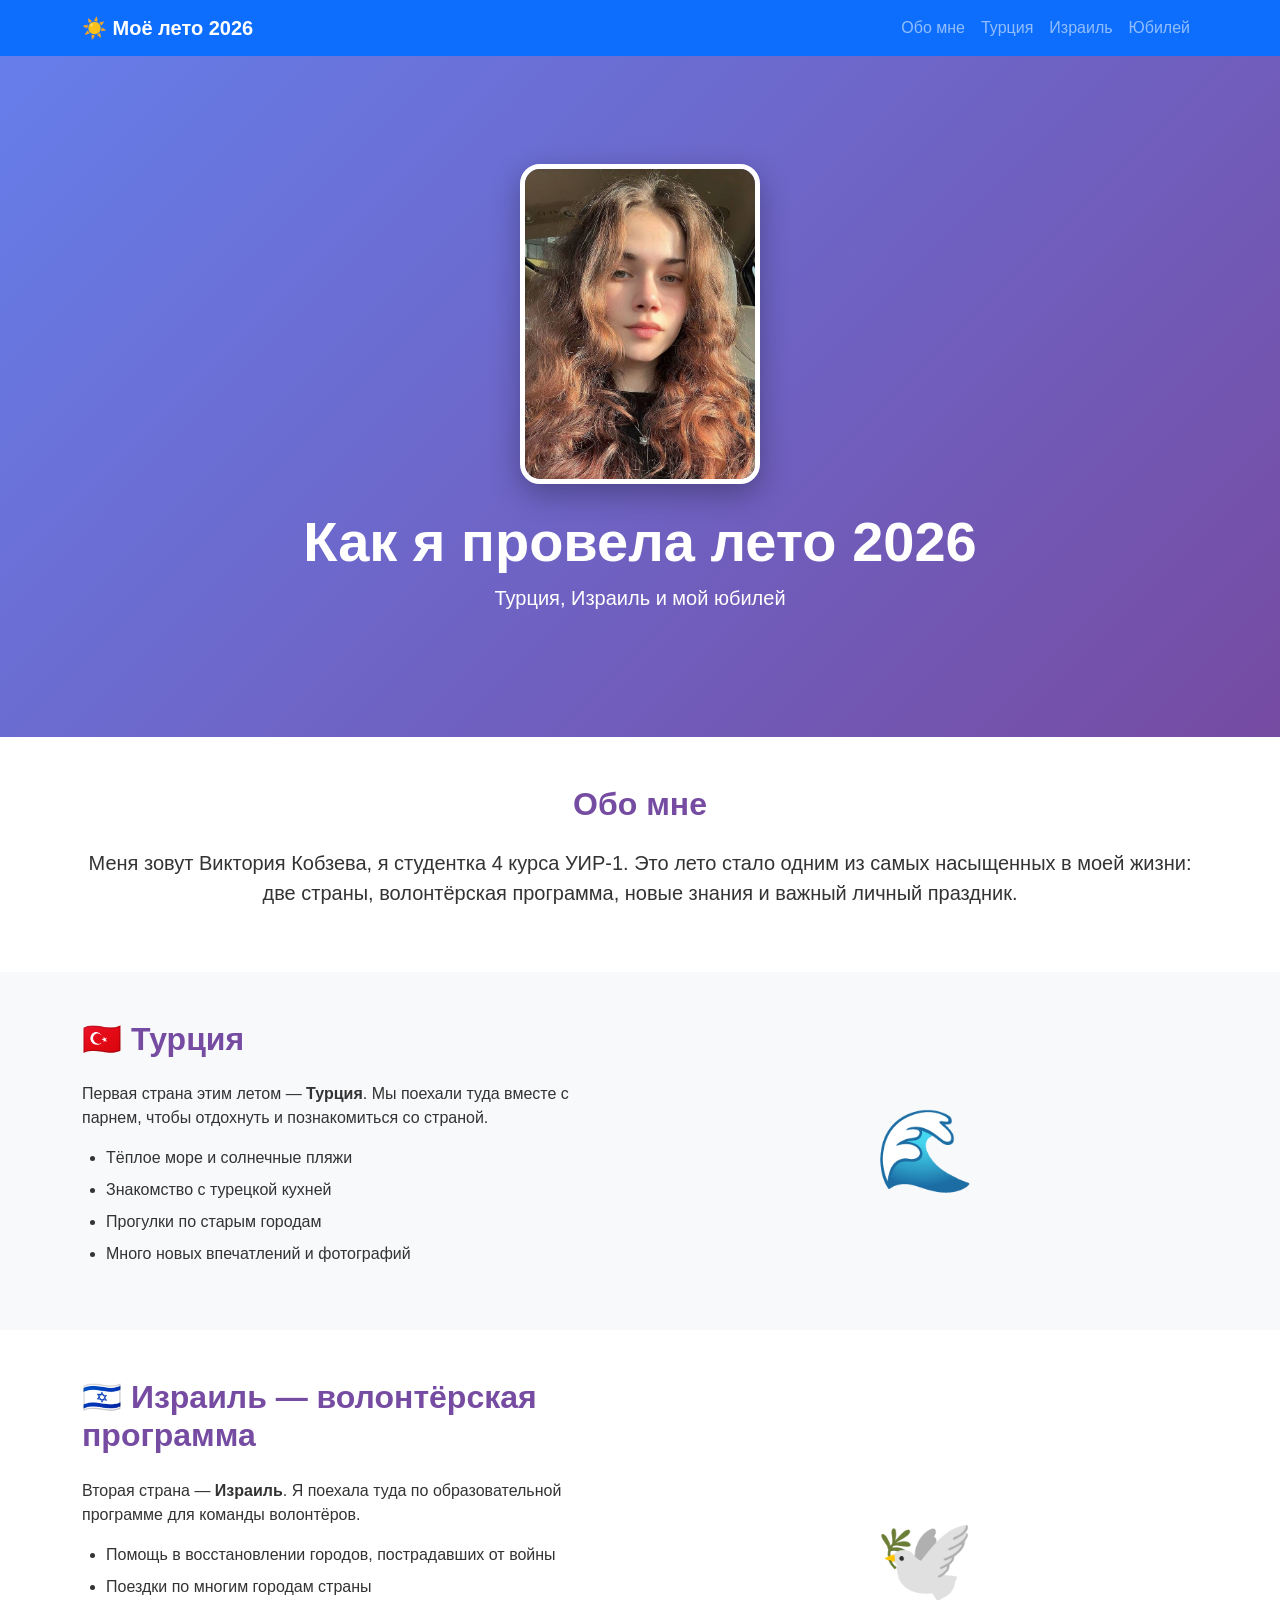
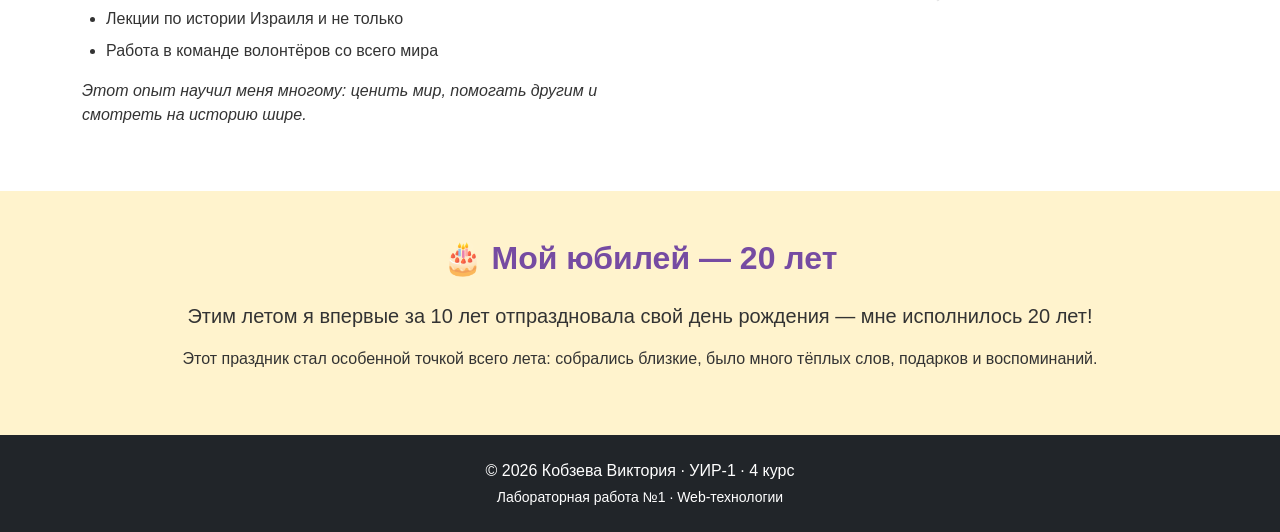
==== index.html @ cac37119 "feat: init" ====
<!DOCTYPE html>
<html lang="ru">
<head>
    <meta charset="UTF-8">
    <meta name="viewport" content="width=device-width, initial-scale=1.0">
    <title>Как я провела лето — Кобзева Виктория</title>
    <link href="https://cdn.jsdelivr.net/npm/bootstrap@5.3.3/dist/css/bootstrap.min.css" rel="stylesheet">
    <link rel="stylesheet" href="css/style.css">
</head>
<body>

    <nav class="navbar navbar-expand-lg navbar-dark bg-primary sticky-top">
        <div class="container">
            <a class="navbar-brand fw-bold" href="#">☀️ Моё лето 2026</a>
            <button class="navbar-toggler" type="button" data-bs-toggle="collapse" data-bs-target="#navbarNav">
                <span class="navbar-toggler-icon"></span>
            </button>
            <div class="collapse navbar-collapse" id="navbarNav">
                <ul class="navbar-nav ms-auto">
                    <li class="nav-item"><a class="nav-link" href="#about">Обо мне</a></li>
                    <li class="nav-item"><a class="nav-link" href="#turkey">Турция</a></li>
                    <li class="nav-item"><a class="nav-link" href="#israel">Израиль</a></li>
                    <li class="nav-item"><a class="nav-link" href="#birthday">Юбилей</a></li>
                </ul>
            </div>
        </div>
    </nav>

    <header class="hero-section text-center text-white">
        <div class="container py-5">
            <img src="img/summer.jpg" alt="Виктория летом 2025" class="hero-photo mb-4">
            <h1 class="display-4 fw-bold">Как я провела лето 2026</h1>
            <p class="lead">Турция, Израиль и мой юбилей</p>
        </div>
    </header>

    <section id="about" class="py-5">
        <div class="container">
            <h2 class="text-center mb-4">Обо мне</h2>
            <p class="text-center lead">
                Меня зовут <strong>Виктория Кобзева</strong>, я студентка 4 курса УИР-1.
                Это лето стало одним из самых насыщенных в моей жизни: две страны,
                волонтёрская программа, новые знания и важный личный праздник.
            </p>
        </div>
    </section>

    <section id="turkey" class="py-5 bg-light">
        <div class="container">
            <div class="row align-items-center">
                <div class="col-md-6">
                    <h2>🇹🇷 Турция</h2>
                    <p>
                        Первая страна этим летом — <strong>Турция</strong>. Мы поехали туда
                        вместе с парнем, чтобы отдохнуть и познакомиться со страной.
                    </p>
                    <ul>
                        <li>Тёплое море и солнечные пляжи</li>
                        <li>Знакомство с турецкой кухней</li>
                        <li>Прогулки по старым городам</li>
                        <li>Много новых впечатлений и фотографий</li>
                    </ul>
                </div>
                <div class="col-md-6 text-center">
                    <div class="display-1">🌊</div>
                </div>
            </div>
        </div>
    </section>

    <section id="israel" class="py-5">
        <div class="container">
            <div class="row align-items-center">
                <div class="col-md-6 text-center order-md-2">
                    <div class="display-1">🕊️</div>
                </div>
                <div class="col-md-6 order-md-1">
                    <h2>🇮🇱 Израиль — волонтёрская программа</h2>
                    <p>
                        Вторая страна — <strong>Израиль</strong>. Я поехала туда по
                        образовательной программе для команды волонтёров.
                    </p>
                    <ul>
                        <li>Помощь в восстановлении городов, пострадавших от войны</li>
                        <li>Поездки по многим городам страны</li>
                        <li>Лекции по истории Израиля и не только</li>
                        <li>Работа в команде волонтёров со всего мира</li>
                    </ul>
                    <p class="fst-italic">
                        Этот опыт научил меня многому: ценить мир, помогать другим
                        и смотреть на историю шире.
                    </p>
                </div>
            </div>
        </div>
    </section>

    <section id="birthday" class="py-5 bg-warning-subtle">
        <div class="container text-center">
            <h2>🎂 Мой юбилей — 20 лет</h2>
            <p class="lead">
                Этим летом я впервые за 10 лет отпраздновала свой день рождения —
                мне исполнилось <strong>20 лет</strong>!
            </p>
            <p>
                Этот праздник стал особенной точкой всего лета: собрались близкие,
                было много тёплых слов, подарков и воспоминаний.
            </p>
        </div>
    </section>

    <footer class="bg-dark text-white text-center py-4">
        <div class="container">
            <p class="mb-1">© 2026 Кобзева Виктория · УИР-1 · 4 курс</p>
            <p class="small mb-0">Лабораторная работа №1 · Web-технологии</p>
        </div>
    </footer>

    <script src="https://cdn.jsdelivr.net/npm/bootstrap@5.3.3/dist/js/bootstrap.bundle.min.js"></script>
</body>
</html>
---- css/style.css ----
/* ===== Общие стили ===== */
* {
    margin: 0;
    padding: 0;
    box-sizing: border-box;
}

body {
    font-family: -apple-system, BlinkMacSystemFont, 'Segoe UI', Roboto, sans-serif;
    color: #333;
}

/* ===== Hero-секция ===== */
.hero-section {
    background: linear-gradient(135deg, #667eea 0%, #764ba2 100%);
    padding: 60px 0;
}

.hero-photo {
    width: 240px;
    height: 320px;
    object-fit: cover;
    object-position: center top;
    border: 5px solid #fff;
    border-radius: 20px;
    box-shadow: 0 10px 30px rgba(0, 0, 0, 0.3);
}

/* ===== Секции ===== */
section h2 {
    color: #764ba2;
    font-weight: 700;
    margin-bottom: 1.5rem;
}

section ul {
    padding-left: 1.5rem;
}

section ul li {
    margin-bottom: 0.5rem;
}

/* ===== Плавный скролл ===== */
html {
    scroll-behavior: smooth;
}

/* ===== Адаптивность для мобильных ===== */
@media (max-width: 768px) {
    .hero-photo {
        width: 150px;
        height: 150px;
    }

    .hero-section h1 {
        font-size: 1.8rem;
    }

    .hero-section .lead {
        font-size: 1rem;
    }

    section {
        padding: 2rem 0 !important;
    }

    section h2 {
        font-size: 1.5rem;
    }
}

@media (max-width: 480px) {
    .hero-photo {
        width: 120px;
        height: 120px;
    }

    .hero-section h1 {
        font-size: 1.4rem;
    }
}
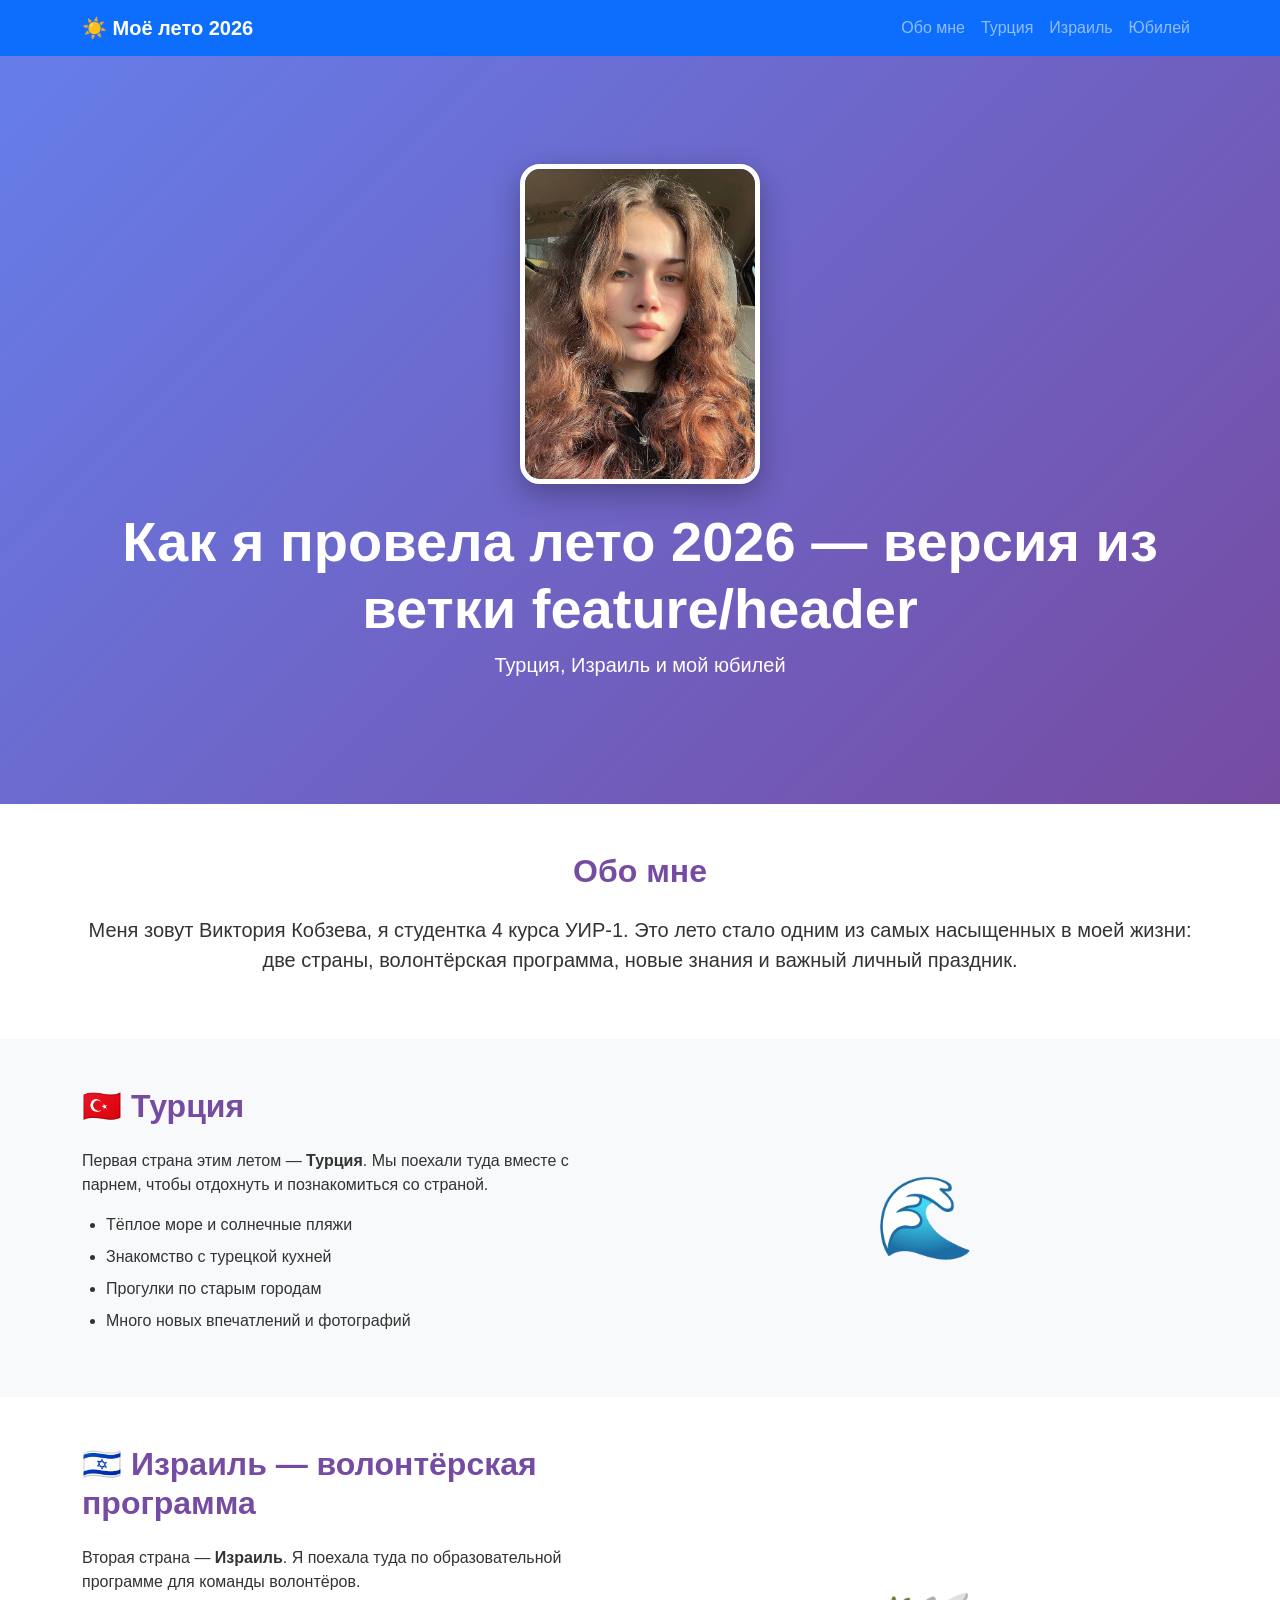
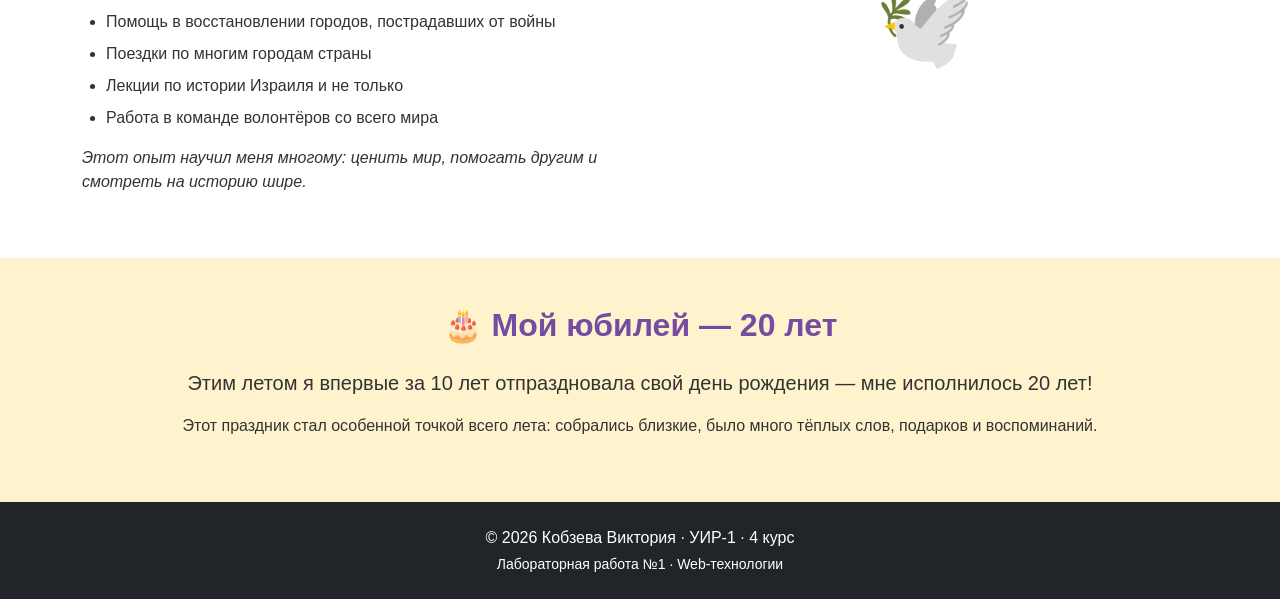
==== commit 2cda986e: "feat: update hero heading in feature/header" ====
--- a/index.html
+++ b/index.html
@@ -29,7 +29,7 @@
     <header class="hero-section text-center text-white">
         <div class="container py-5">
             <img src="img/summer.jpg" alt="Виктория летом 2025" class="hero-photo mb-4">
-            <h1 class="display-4 fw-bold">Как я провела лето 2026</h1>
+            <h1 class="display-4 fw-bold">Как я провела лето 2026 — версия из ветки feature/header</h1>
             <p class="lead">Турция, Израиль и мой юбилей</p>
         </div>
     </header>
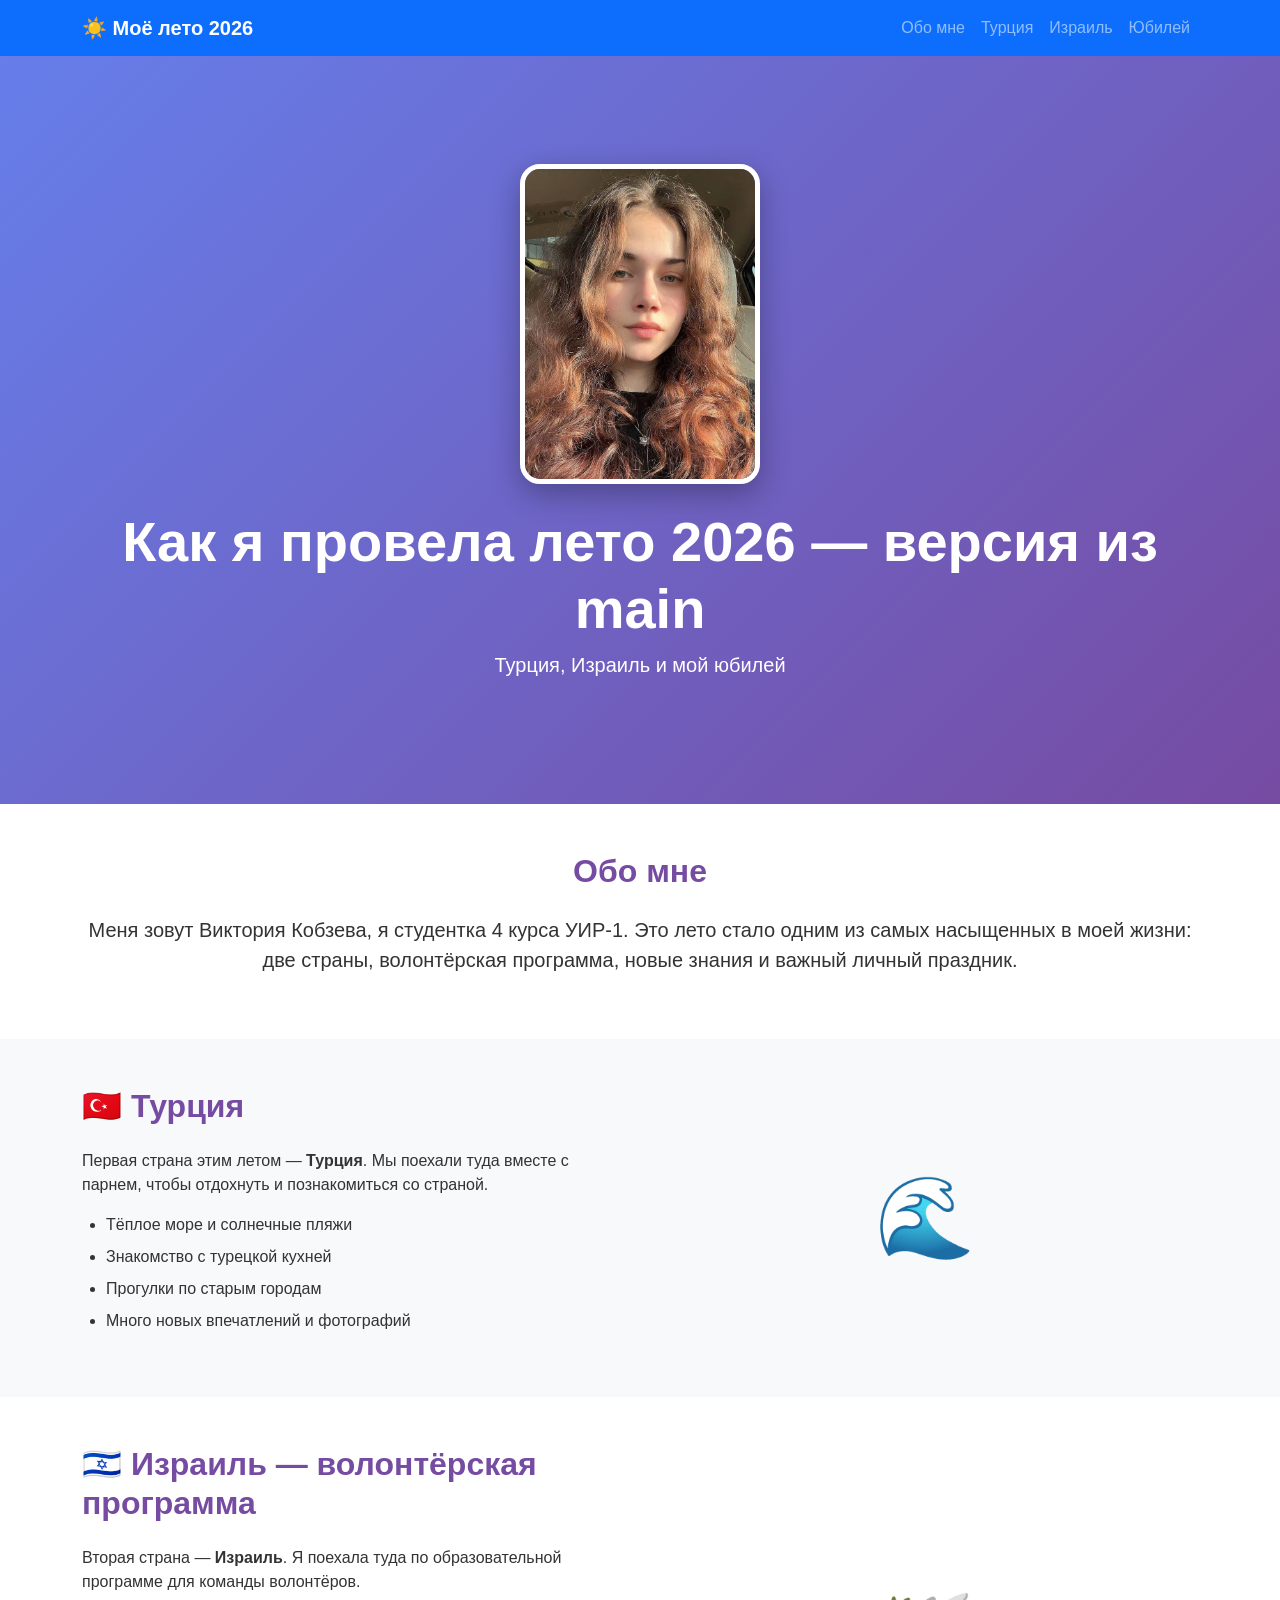
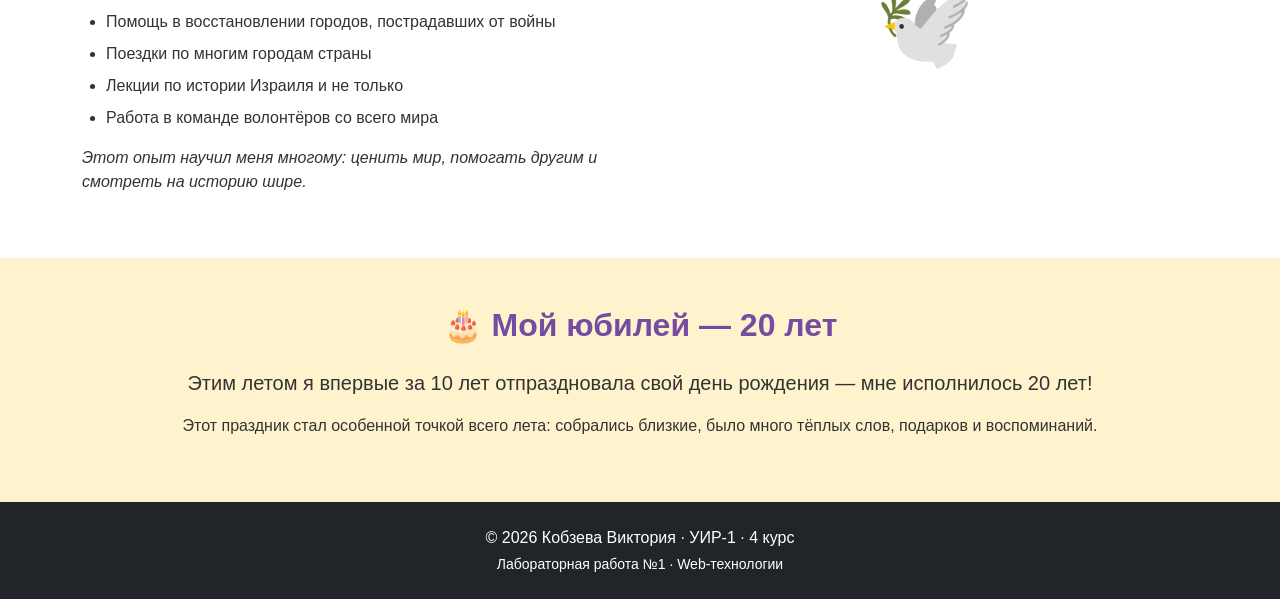
==== commit a9ecb699: "feat: update hero heading in main" ====
--- a/index.html
+++ b/index.html
@@ -29,7 +29,7 @@
     <header class="hero-section text-center text-white">
         <div class="container py-5">
             <img src="img/summer.jpg" alt="Виктория летом 2025" class="hero-photo mb-4">
-            <h1 class="display-4 fw-bold">Как я провела лето 2026 — версия из ветки feature/header</h1>
+            <h1 class="display-4 fw-bold">Как я провела лето 2026 — версия из main</h1>
             <p class="lead">Турция, Израиль и мой юбилей</p>
         </div>
     </header>
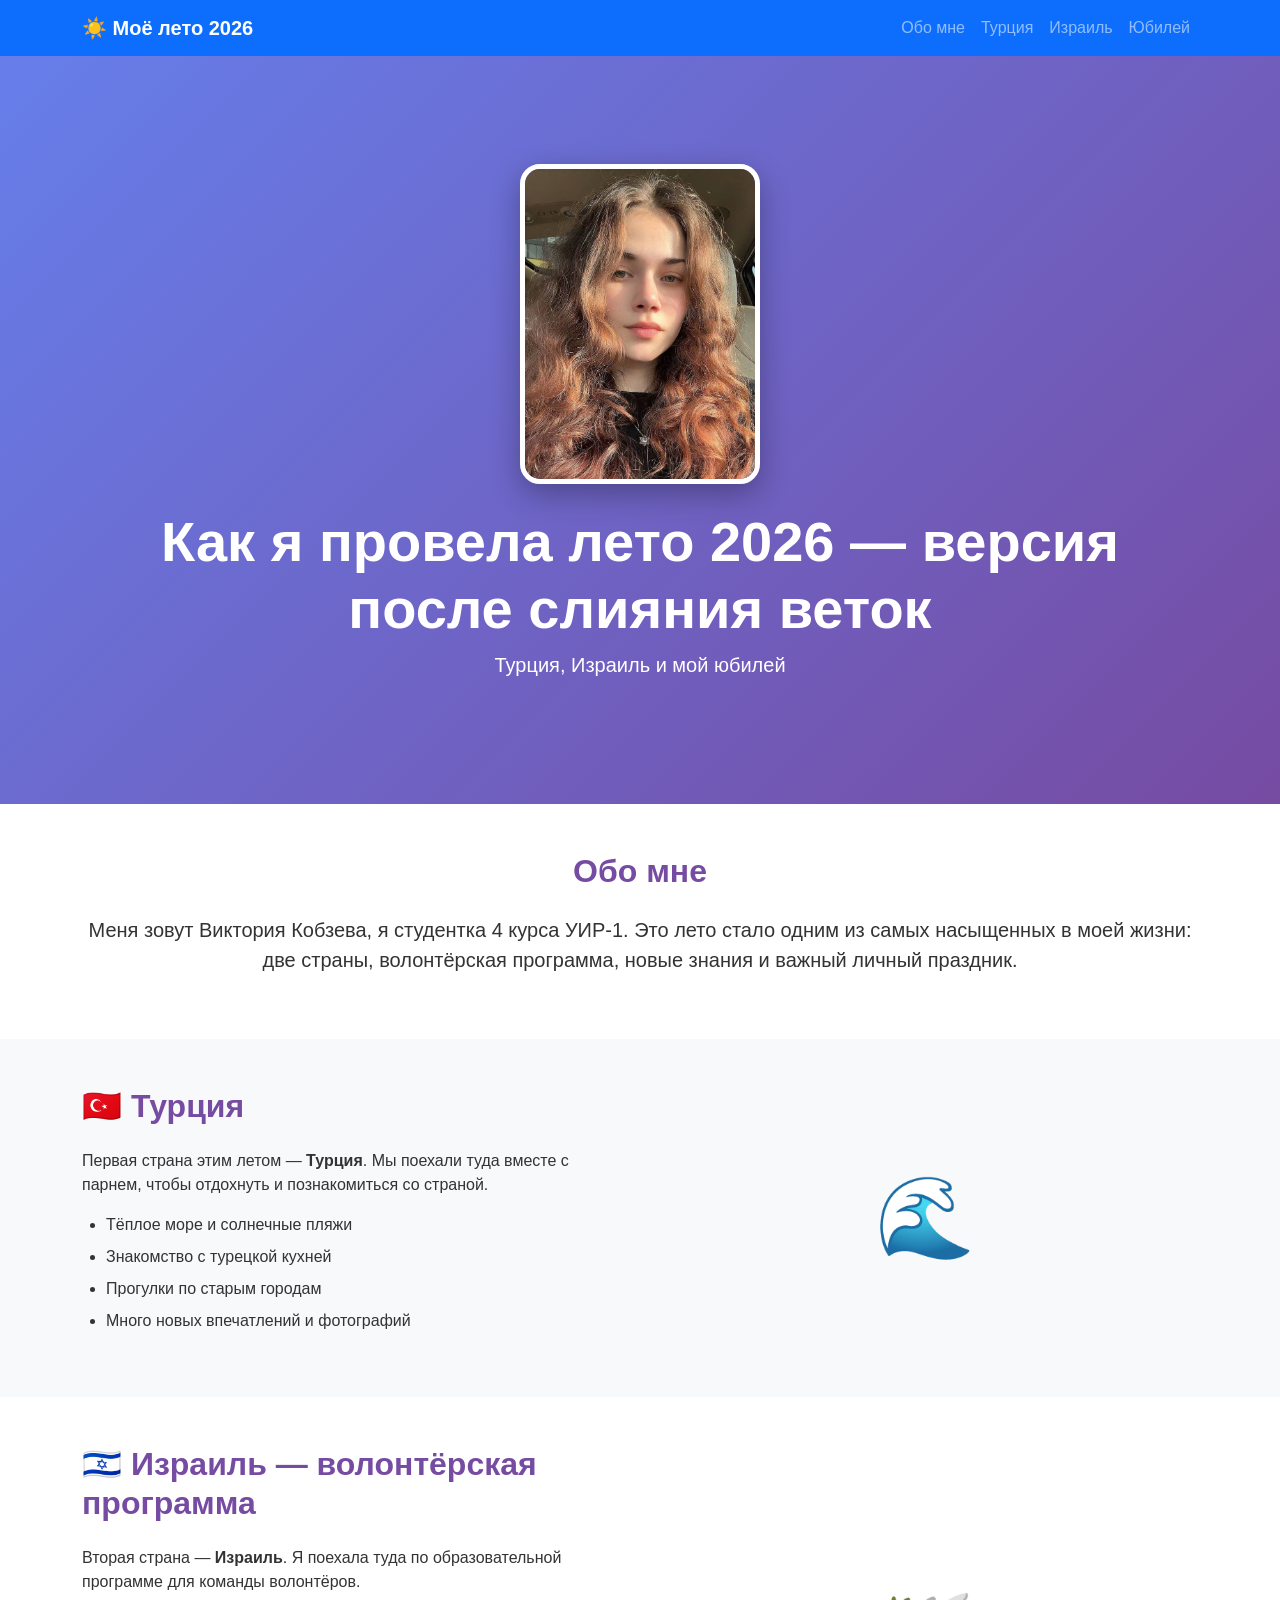
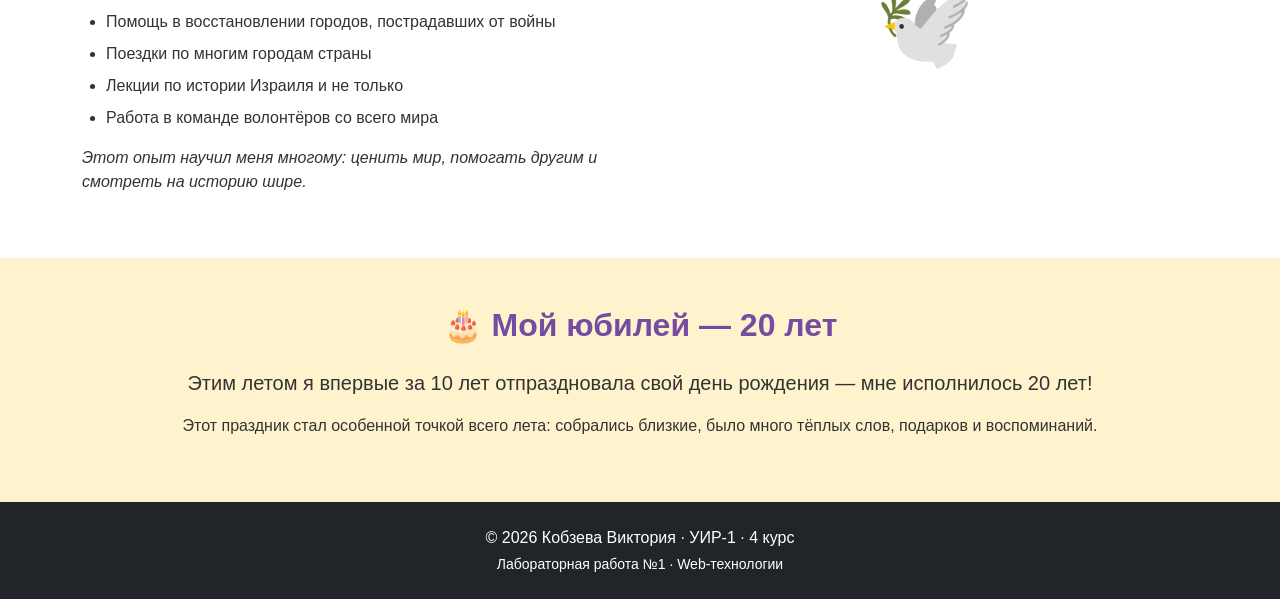
==== commit dd2f03d2: "merge: resolve conflict in index.html" ====
--- a/index.html
+++ b/index.html
@@ -29,7 +29,7 @@
     <header class="hero-section text-center text-white">
         <div class="container py-5">
             <img src="img/summer.jpg" alt="Виктория летом 2025" class="hero-photo mb-4">
-            <h1 class="display-4 fw-bold">Как я провела лето 2026 — версия из main</h1>
+<h1 class="display-4 fw-bold">Как я провела лето 2026 — версия после слияния веток</h1>
             <p class="lead">Турция, Израиль и мой юбилей</p>
         </div>
     </header>
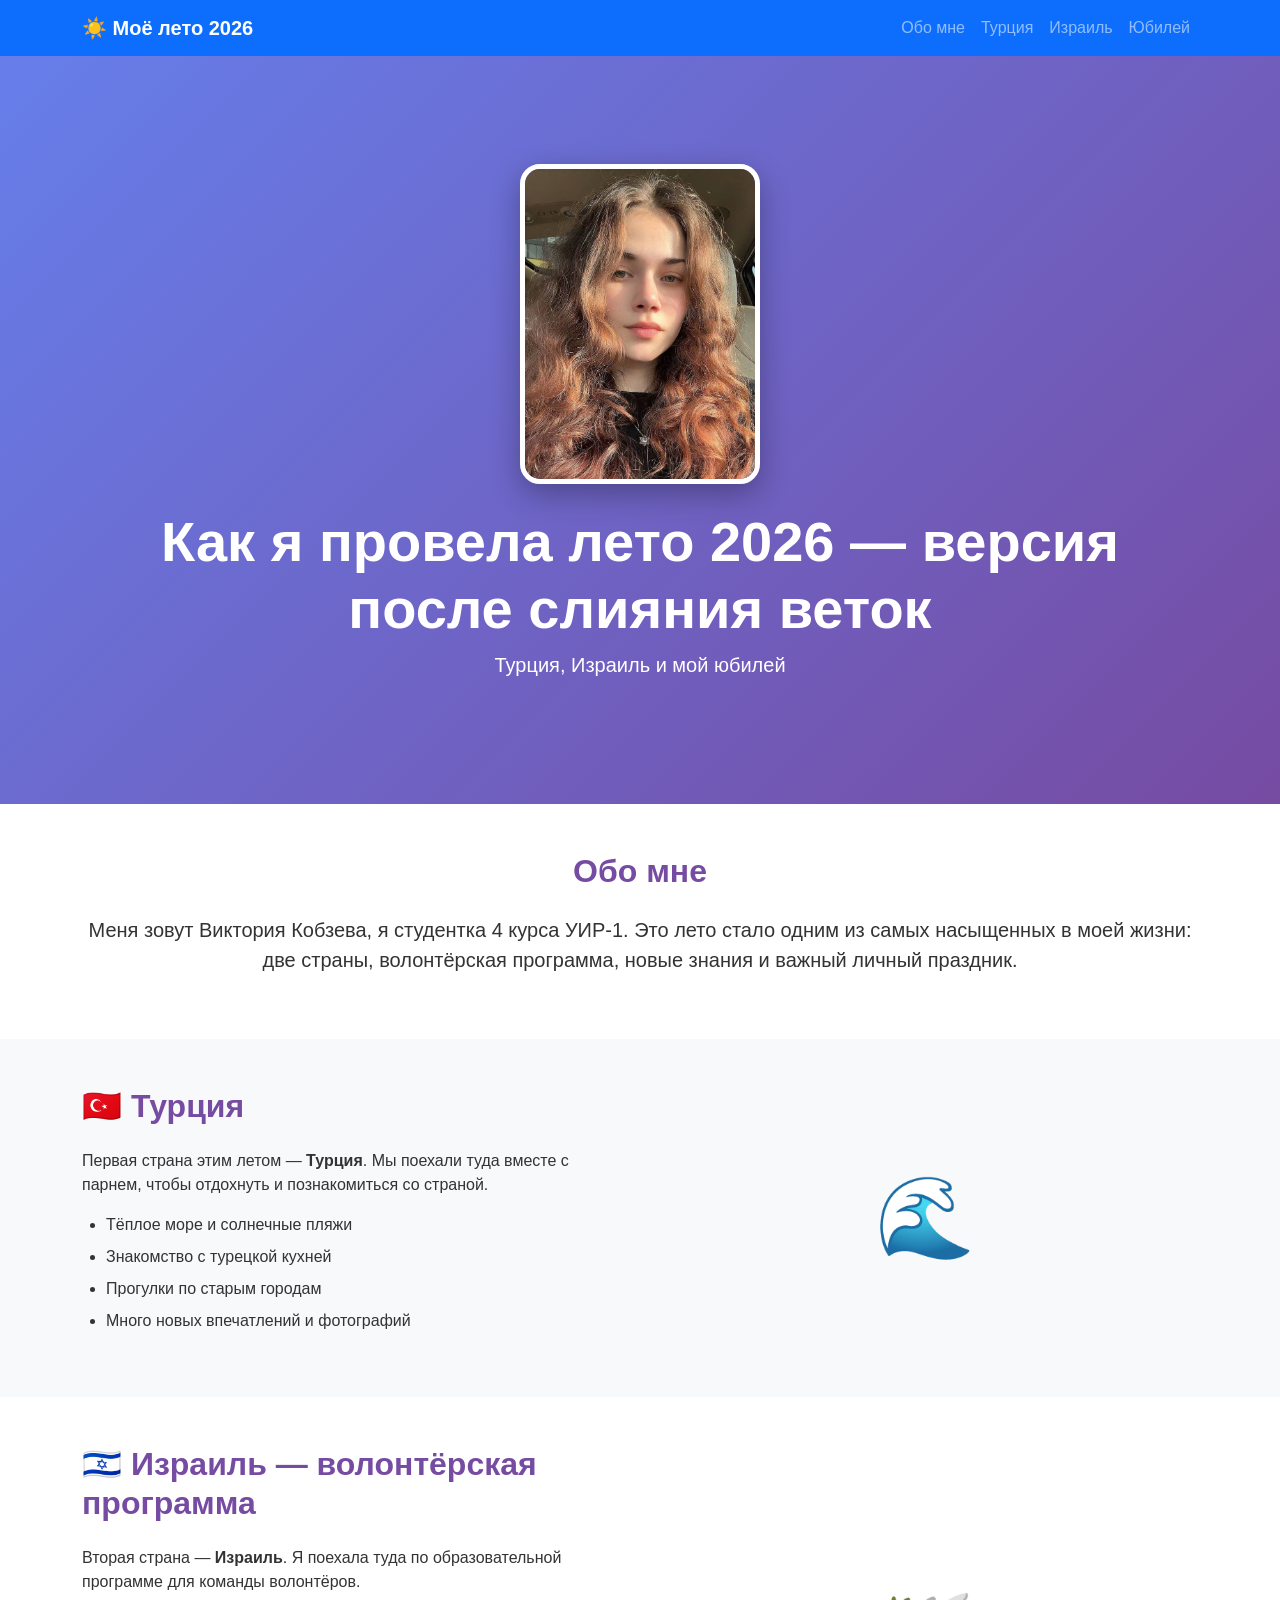
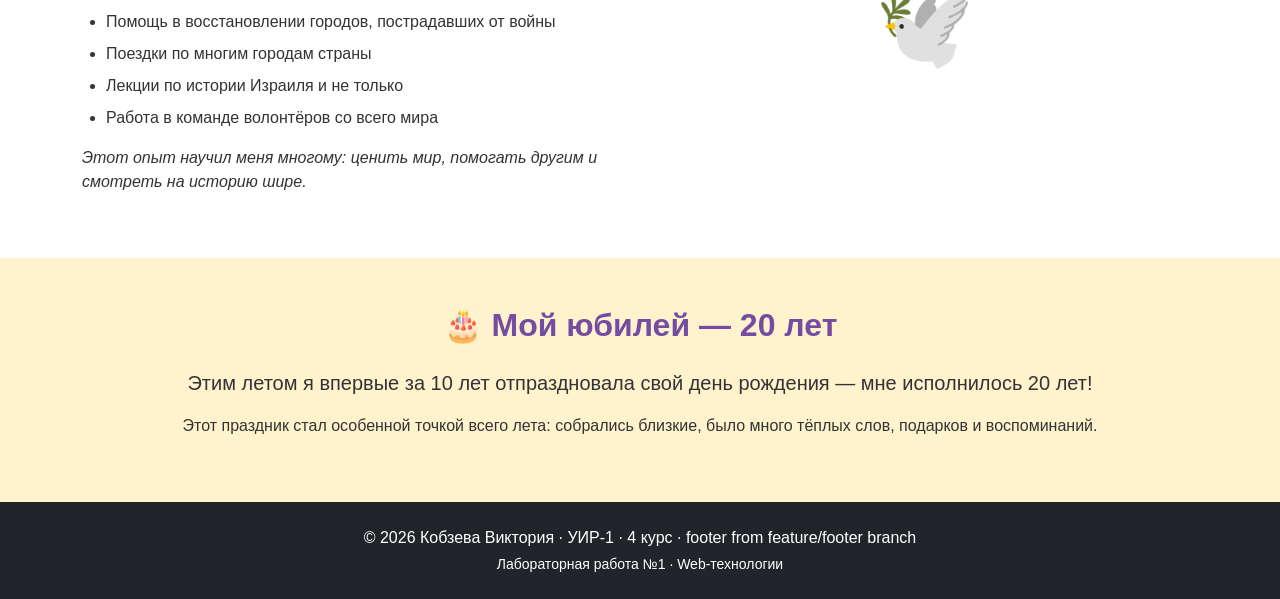
==== commit fd47ffa4: "feat: update footer in feature/footer" ====
--- a/index.html
+++ b/index.html
@@ -111,11 +111,11 @@
 
     <footer class="bg-dark text-white text-center py-4">
         <div class="container">
-            <p class="mb-1">© 2026 Кобзева Виктория · УИР-1 · 4 курс</p>
+           <p class="mb-1">© 2026 Кобзева Виктория · УИР-1 · 4 курс · footer from feature/footer branch</p>
             <p class="small mb-0">Лабораторная работа №1 · Web-технологии</p>
         </div>
     </footer>
 
     <script src="https://cdn.jsdelivr.net/npm/bootstrap@5.3.3/dist/js/bootstrap.bundle.min.js"></script>
 </body>
-</html>+</html>
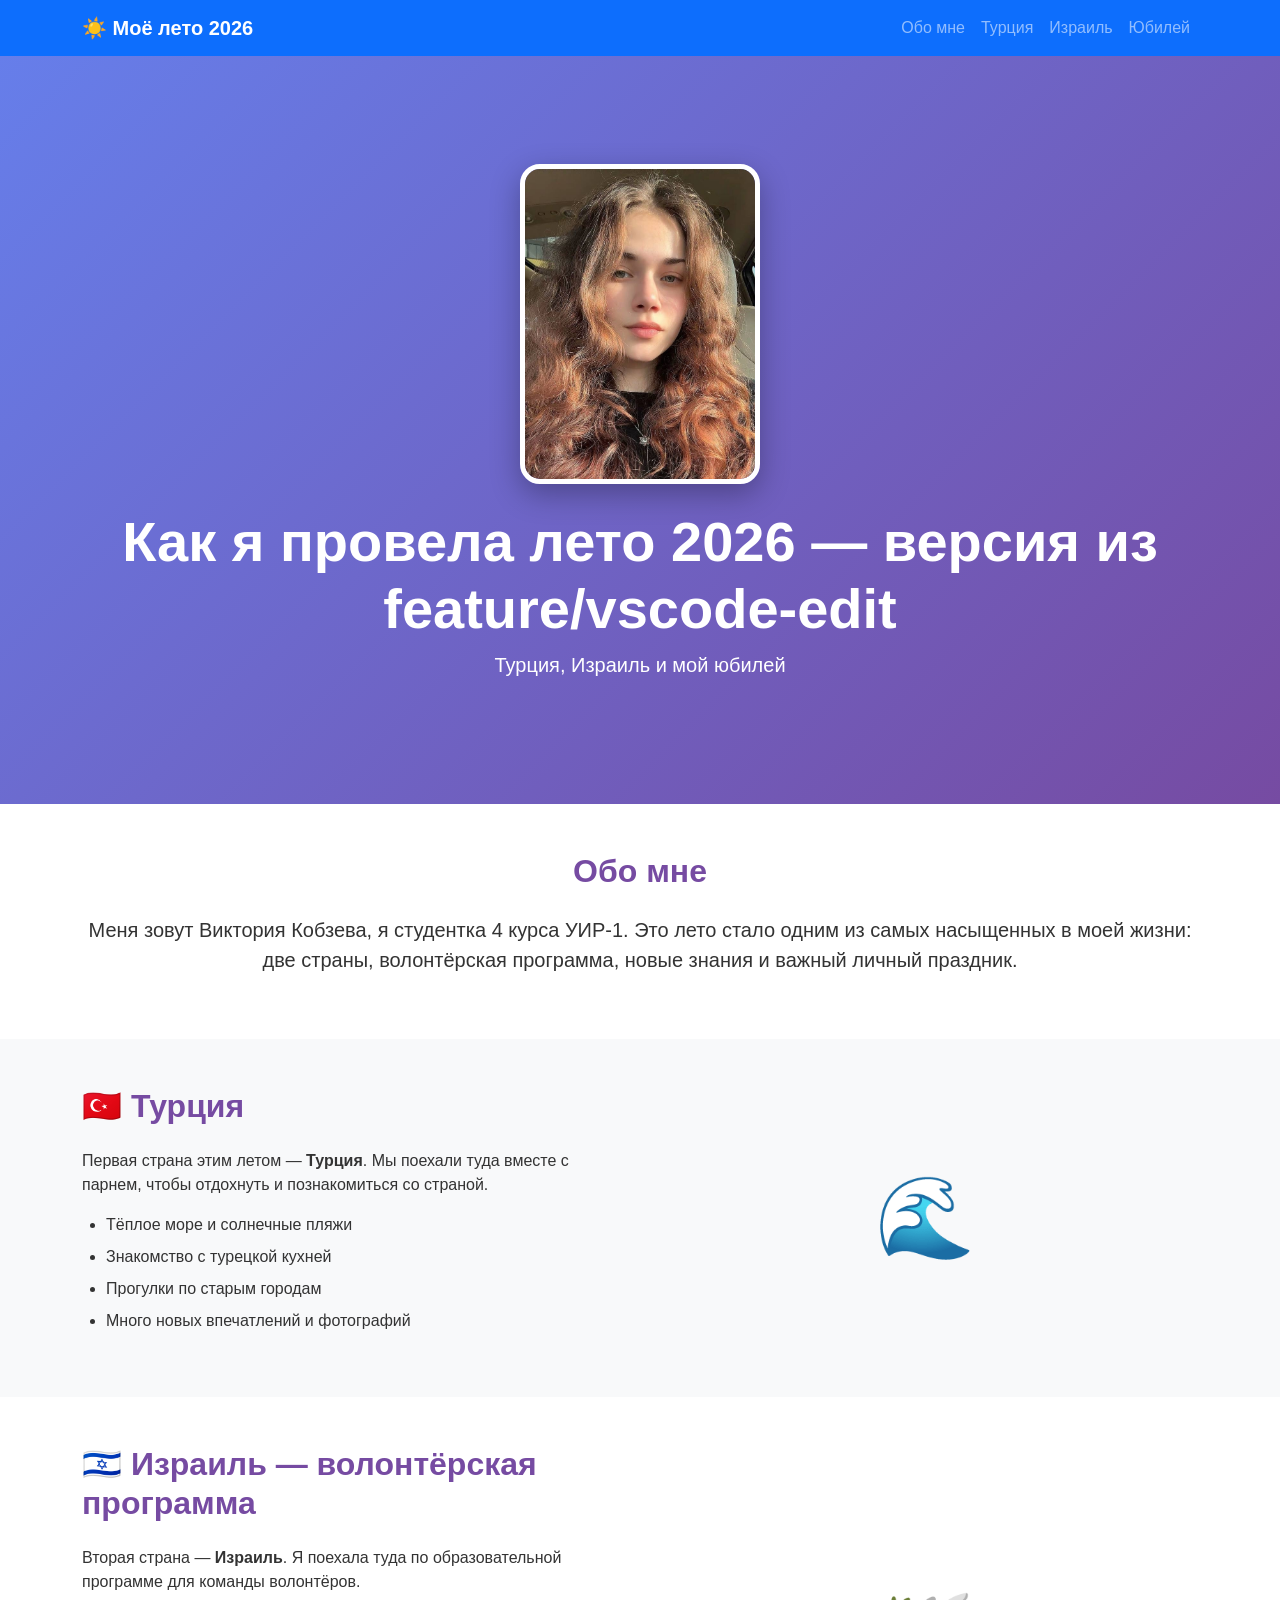
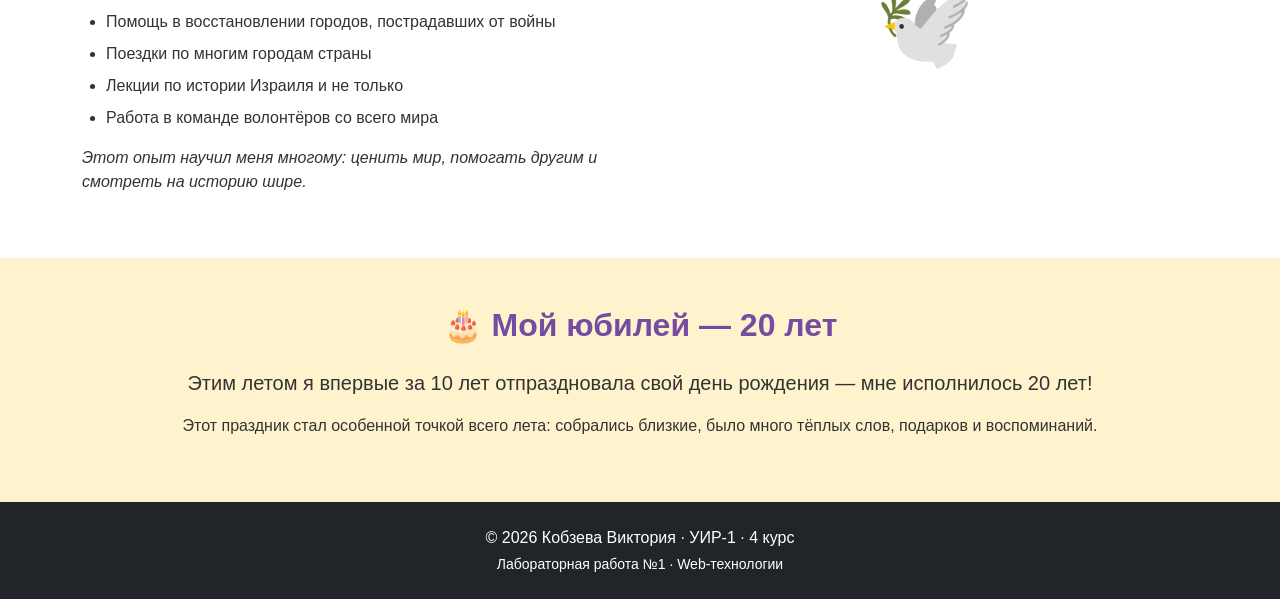
==== commit 6f288854: "feat: update heading in vscode-edit branch" ====
--- a/index.html
+++ b/index.html
@@ -29,7 +29,7 @@
     <header class="hero-section text-center text-white">
         <div class="container py-5">
             <img src="img/summer.jpg" alt="Виктория летом 2025" class="hero-photo mb-4">
-<h1 class="display-4 fw-bold">Как я провела лето 2026 — версия после слияния веток</h1>
+<h1 class="display-4 fw-bold">Как я провела лето 2026 — версия из feature/vscode-edit</h1>
             <p class="lead">Турция, Израиль и мой юбилей</p>
         </div>
     </header>
@@ -111,11 +111,11 @@
 
     <footer class="bg-dark text-white text-center py-4">
         <div class="container">
-           <p class="mb-1">© 2026 Кобзева Виктория · УИР-1 · 4 курс · footer from feature/footer branch</p>
+            <p class="mb-1">© 2026 Кобзева Виктория · УИР-1 · 4 курс</p>
             <p class="small mb-0">Лабораторная работа №1 · Web-технологии</p>
         </div>
     </footer>
 
     <script src="https://cdn.jsdelivr.net/npm/bootstrap@5.3.3/dist/js/bootstrap.bundle.min.js"></script>
 </body>
-</html>
+</html>
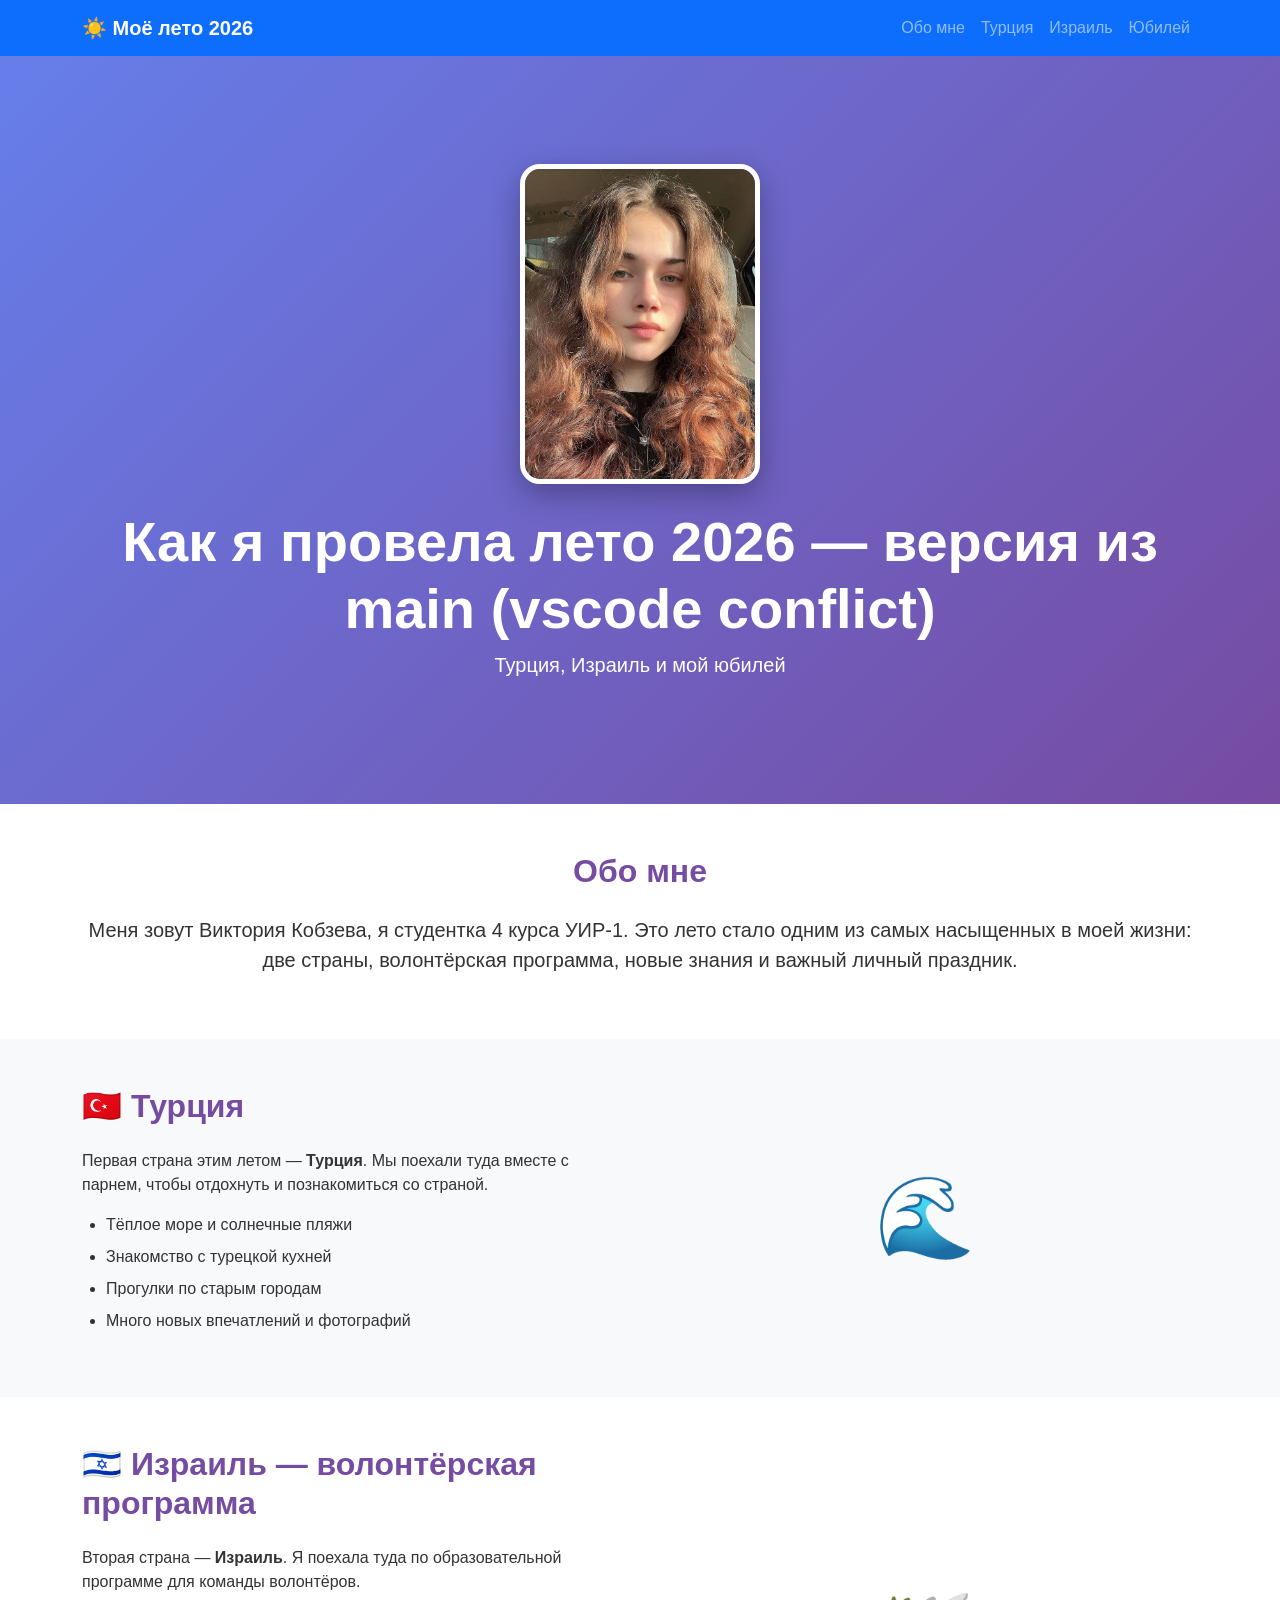
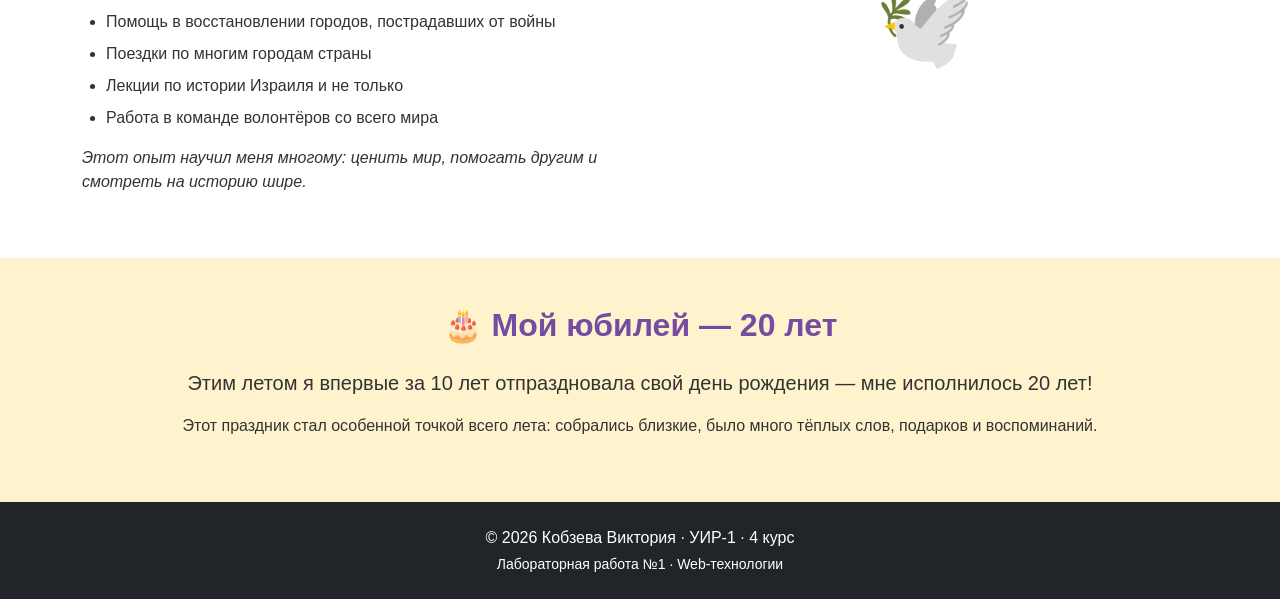
==== commit 7f3e2ec6: "feat: update heading in main for conflict" ====
--- a/index.html
+++ b/index.html
@@ -29,7 +29,7 @@
     <header class="hero-section text-center text-white">
         <div class="container py-5">
             <img src="img/summer.jpg" alt="Виктория летом 2025" class="hero-photo mb-4">
-<h1 class="display-4 fw-bold">Как я провела лето 2026 — версия из feature/vscode-edit</h1>
+<h1 class="display-4 fw-bold">Как я провела лето 2026 — версия из main (vscode conflict)</h1>
             <p class="lead">Турция, Израиль и мой юбилей</p>
         </div>
     </header>
